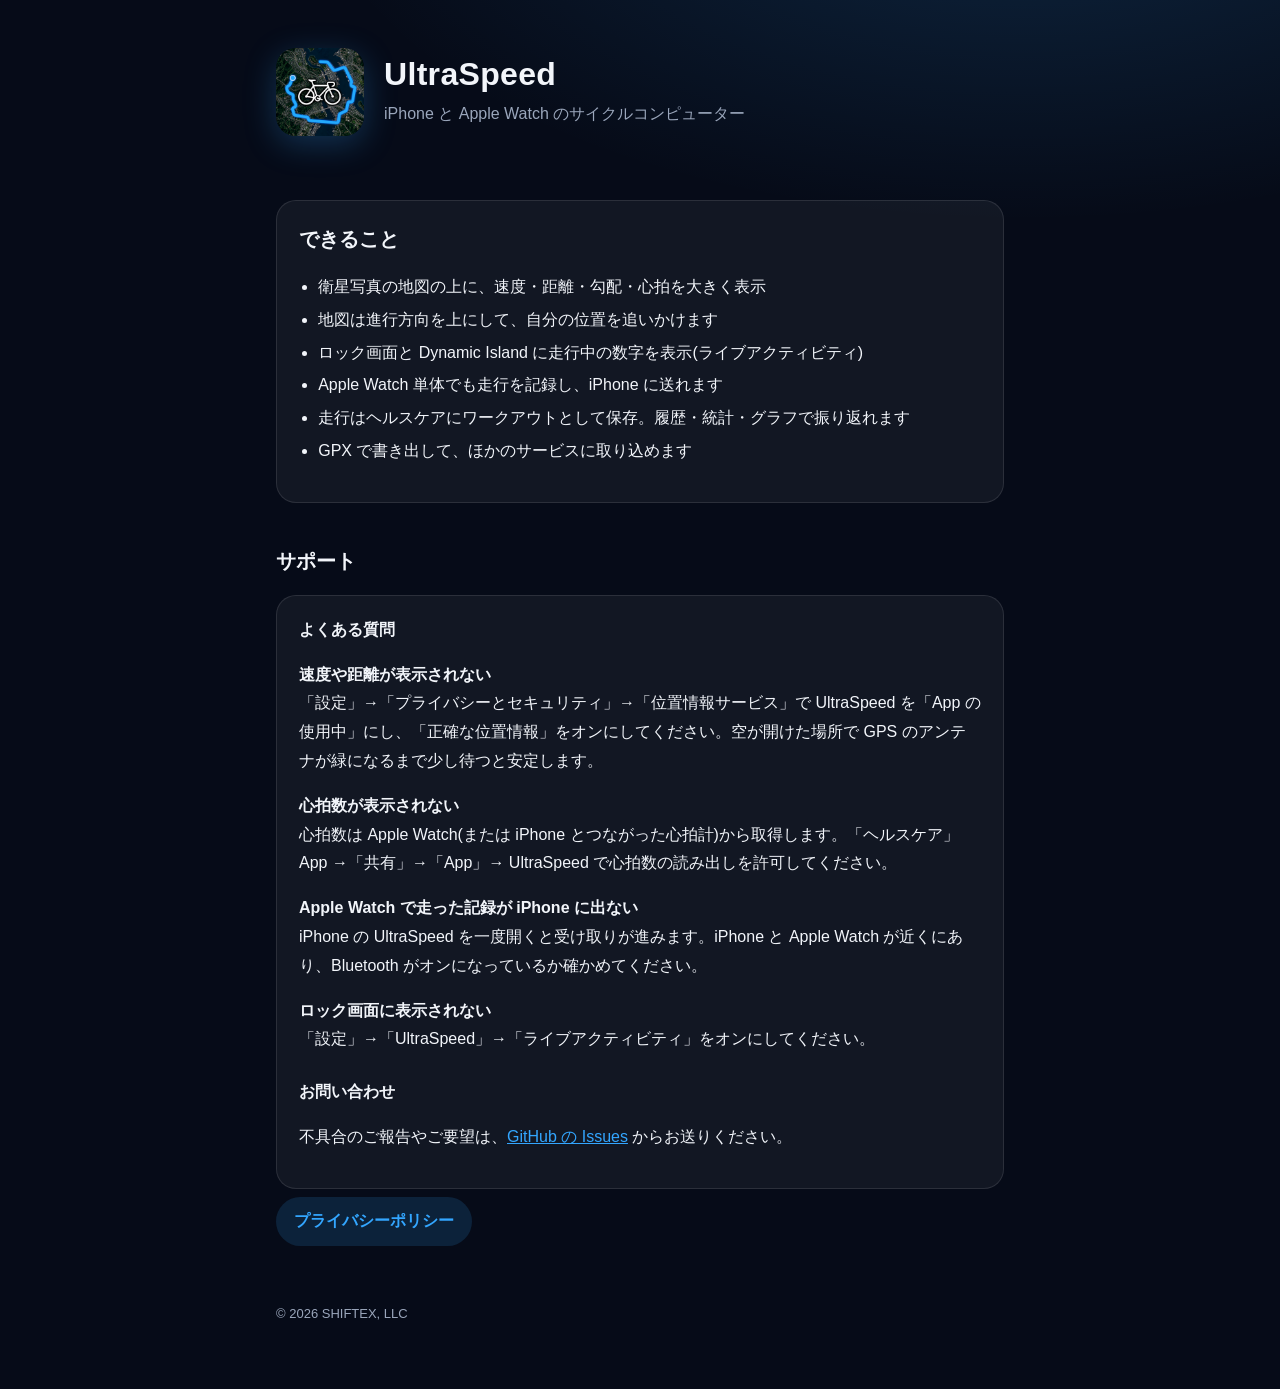
==== index.html @ c110d8ad "Add support and privacy pages Co-Authored-By: Claude Opus 5.5 <noreply@anthropic.com>" ====
<!doctype html>
<html lang="ja">
<head>
<meta charset="utf-8">
<meta name="viewport" content="width=device-width, initial-scale=1">
<title>UltraSpeed サポート</title>
<meta name="description" content="UltraSpeed は iPhone と Apple Watch で使えるサイクルコンピューターです。">
<link rel="icon" href="assets/icon.png">
<link rel="stylesheet" href="style.css">
</head>
<body>
<main>
  <header class="hero">
    <img src="assets/icon.png" alt="UltraSpeed のアイコン">
    <div>
      <h1>UltraSpeed</h1>
      <p class="tagline">iPhone と Apple Watch のサイクルコンピューター</p>
    </div>
  </header>

  <div class="shots" id="shots"></div>

  <section class="card">
    <h2 style="margin-top:0">できること</h2>
    <ul>
      <li>衛星写真の地図の上に、速度・距離・勾配・心拍を大きく表示</li>
      <li>地図は進行方向を上にして、自分の位置を追いかけます</li>
      <li>ロック画面と Dynamic Island に走行中の数字を表示(ライブアクティビティ)</li>
      <li>Apple Watch 単体でも走行を記録し、iPhone に送れます</li>
      <li>走行はヘルスケアにワークアウトとして保存。履歴・統計・グラフで振り返れます</li>
      <li>GPX で書き出して、ほかのサービスに取り込めます</li>
    </ul>
  </section>

  <h2>サポート</h2>
  <section class="card">
    <h3 style="margin-top:0">よくある質問</h3>
    <p><strong>速度や距離が表示されない</strong><br>
    「設定」→「プライバシーとセキュリティ」→「位置情報サービス」で UltraSpeed を「App の使用中」にし、「正確な位置情報」をオンにしてください。空が開けた場所で GPS のアンテナが緑になるまで少し待つと安定します。</p>
    <p><strong>心拍数が表示されない</strong><br>
    心拍数は Apple Watch(または iPhone とつながった心拍計)から取得します。「ヘルスケア」App →「共有」→「App」→ UltraSpeed で心拍数の読み出しを許可してください。</p>
    <p><strong>Apple Watch で走った記録が iPhone に出ない</strong><br>
    iPhone の UltraSpeed を一度開くと受け取りが進みます。iPhone と Apple Watch が近くにあり、Bluetooth がオンになっているか確かめてください。</p>
    <p><strong>ロック画面に表示されない</strong><br>
    「設定」→「UltraSpeed」→「ライブアクティビティ」をオンにしてください。</p>

    <h3>お問い合わせ</h3>
    <p>不具合のご報告やご要望は、<a href="https://github.com/SouY4/ultraspeed/issues">GitHub の Issues</a> からお送りください。</p>
  </section>

  <nav class="links">
    <a href="privacy.html">プライバシーポリシー</a>
  </nav>

  <footer>© 2026 SHIFTEX, LLC</footer>
</main>
<script>
  // Screenshots are optional; show only the ones that exist.
  ["01", "02", "03", "04", "05"].forEach(function (n) {
    var img = new Image();
    img.alt = "UltraSpeed の画面";
    img.loading = "lazy";
    img.onload = function () { document.getElementById("shots").appendChild(img); };
    img.src = "assets/shot-" + n + ".jpg";
  });
</script>
</body>
</html>
---- style.css ----
:root {
  --bg: #060b18;
  --panel: rgba(255, 255, 255, 0.05);
  --line: rgba(255, 255, 255, 0.10);
  --text: #f2f5fa;
  --muted: #9aa6bb;
  --accent: #33a6ff;
}
* { box-sizing: border-box; }
html { -webkit-text-size-adjust: 100%; }
body {
  margin: 0;
  background: radial-gradient(1200px 600px at 80% -10%, rgba(51, 166, 255, 0.18), transparent 60%), var(--bg);
  color: var(--text);
  font-family: -apple-system, BlinkMacSystemFont, "Hiragino Sans", "Hiragino Kaku Gothic ProN", "Noto Sans JP", sans-serif;
  line-height: 1.8;
}
main { max-width: 760px; margin: 0 auto; padding: 48px 16px 64px; }
a { color: var(--accent); }
header.hero { display: flex; align-items: center; gap: 20px; margin-bottom: 32px; }
header.hero img { width: 88px; height: 88px; border-radius: 20px; box-shadow: 0 8px 32px rgba(51, 166, 255, 0.25); }
h1 { font-size: 32px; line-height: 1.2; margin: 0; letter-spacing: 0.01em; }
.tagline { color: var(--muted); margin: 6px 0 0; }
h2 { font-size: 20px; margin: 40px 0 12px; }
h3 { font-size: 16px; margin: 24px 0 6px; }
section.card { background: var(--panel); border: 1px solid var(--line); border-radius: 20px; padding: 20px 22px; margin-top: 16px; }
ul { padding-left: 1.2em; }
li { margin: 4px 0; }
.shots { display: flex; gap: 12px; overflow-x: auto; padding: 4px 0 12px; scroll-snap-type: x mandatory; }
.shots img { height: 420px; border-radius: 24px; border: 1px solid var(--line); scroll-snap-align: start; }
nav.links { display: flex; flex-wrap: wrap; gap: 12px; margin-top: 8px; }
nav.links a { display: inline-block; padding: 10px 18px; border-radius: 999px; background: rgba(51, 166, 255, 0.15); text-decoration: none; font-weight: 600; }
footer { margin-top: 56px; color: var(--muted); font-size: 13px; }
.muted { color: var(--muted); }
@media (max-width: 480px) {
  h1 { font-size: 26px; }
  header.hero img { width: 72px; height: 72px; }
  .shots img { height: 340px; }
}
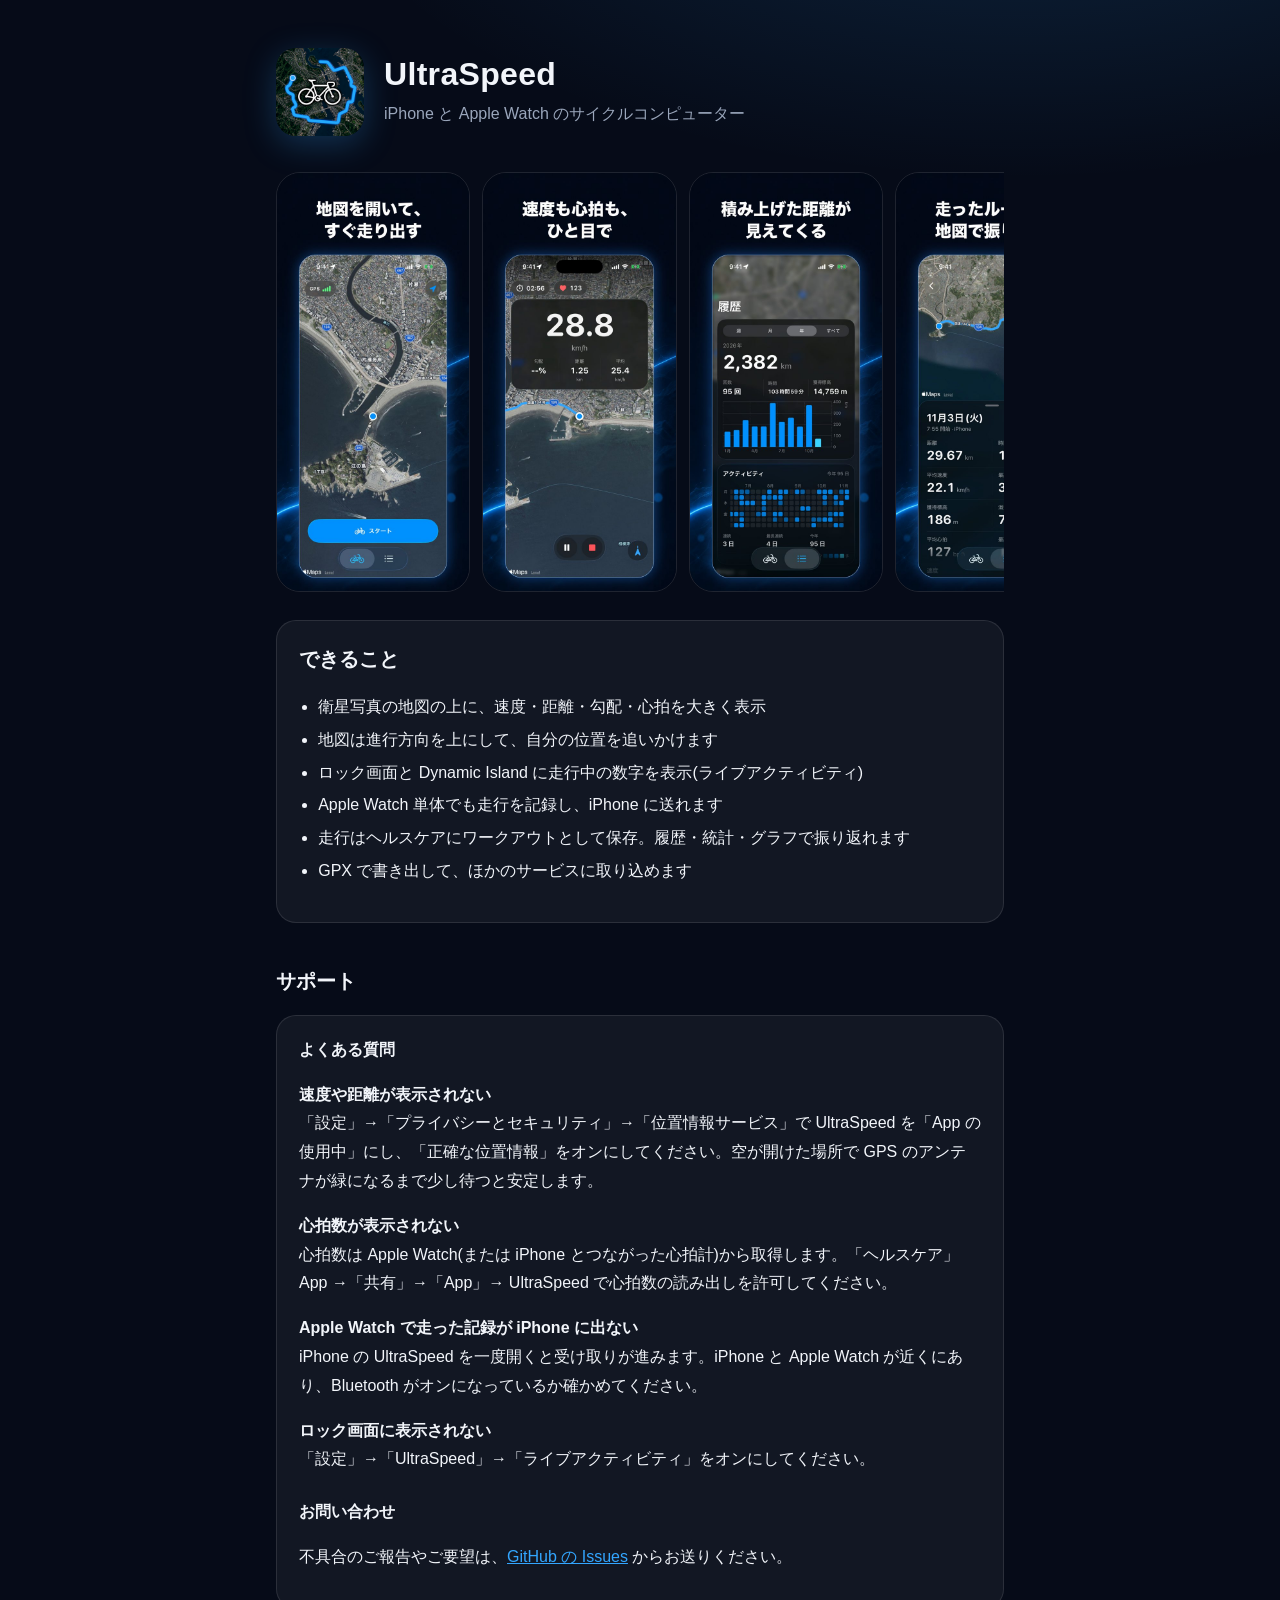
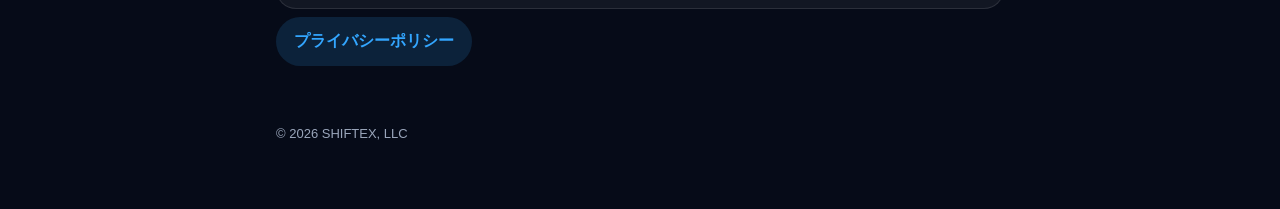
==== commit de349431: "Show the screenshots directly Co-Authored-By: Claude Opus 5.5 <noreply@anthropic.com>" ====
--- a/index.html
+++ b/index.html
@@ -18,7 +18,13 @@
     </div>
   </header>
 
-  <div class="shots" id="shots"></div>
+  <div class="shots">
+    <img src="assets/shot-01.jpg" alt="UltraSpeed の画面 1">
+    <img src="assets/shot-02.jpg" alt="UltraSpeed の画面 2">
+    <img src="assets/shot-03.jpg" alt="UltraSpeed の画面 3">
+    <img src="assets/shot-04.jpg" alt="UltraSpeed の画面 4">
+    <img src="assets/shot-05.jpg" alt="UltraSpeed の画面 5">
+  </div>
 
   <section class="card">
     <h2 style="margin-top:0">できること</h2>
@@ -54,15 +60,5 @@
 
   <footer>© 2026 SHIFTEX, LLC</footer>
 </main>
-<script>
-  // Screenshots are optional; show only the ones that exist.
-  ["01", "02", "03", "04", "05"].forEach(function (n) {
-    var img = new Image();
-    img.alt = "UltraSpeed の画面";
-    img.loading = "lazy";
-    img.onload = function () { document.getElementById("shots").appendChild(img); };
-    img.src = "assets/shot-" + n + ".jpg";
-  });
-</script>
 </body>
 </html>
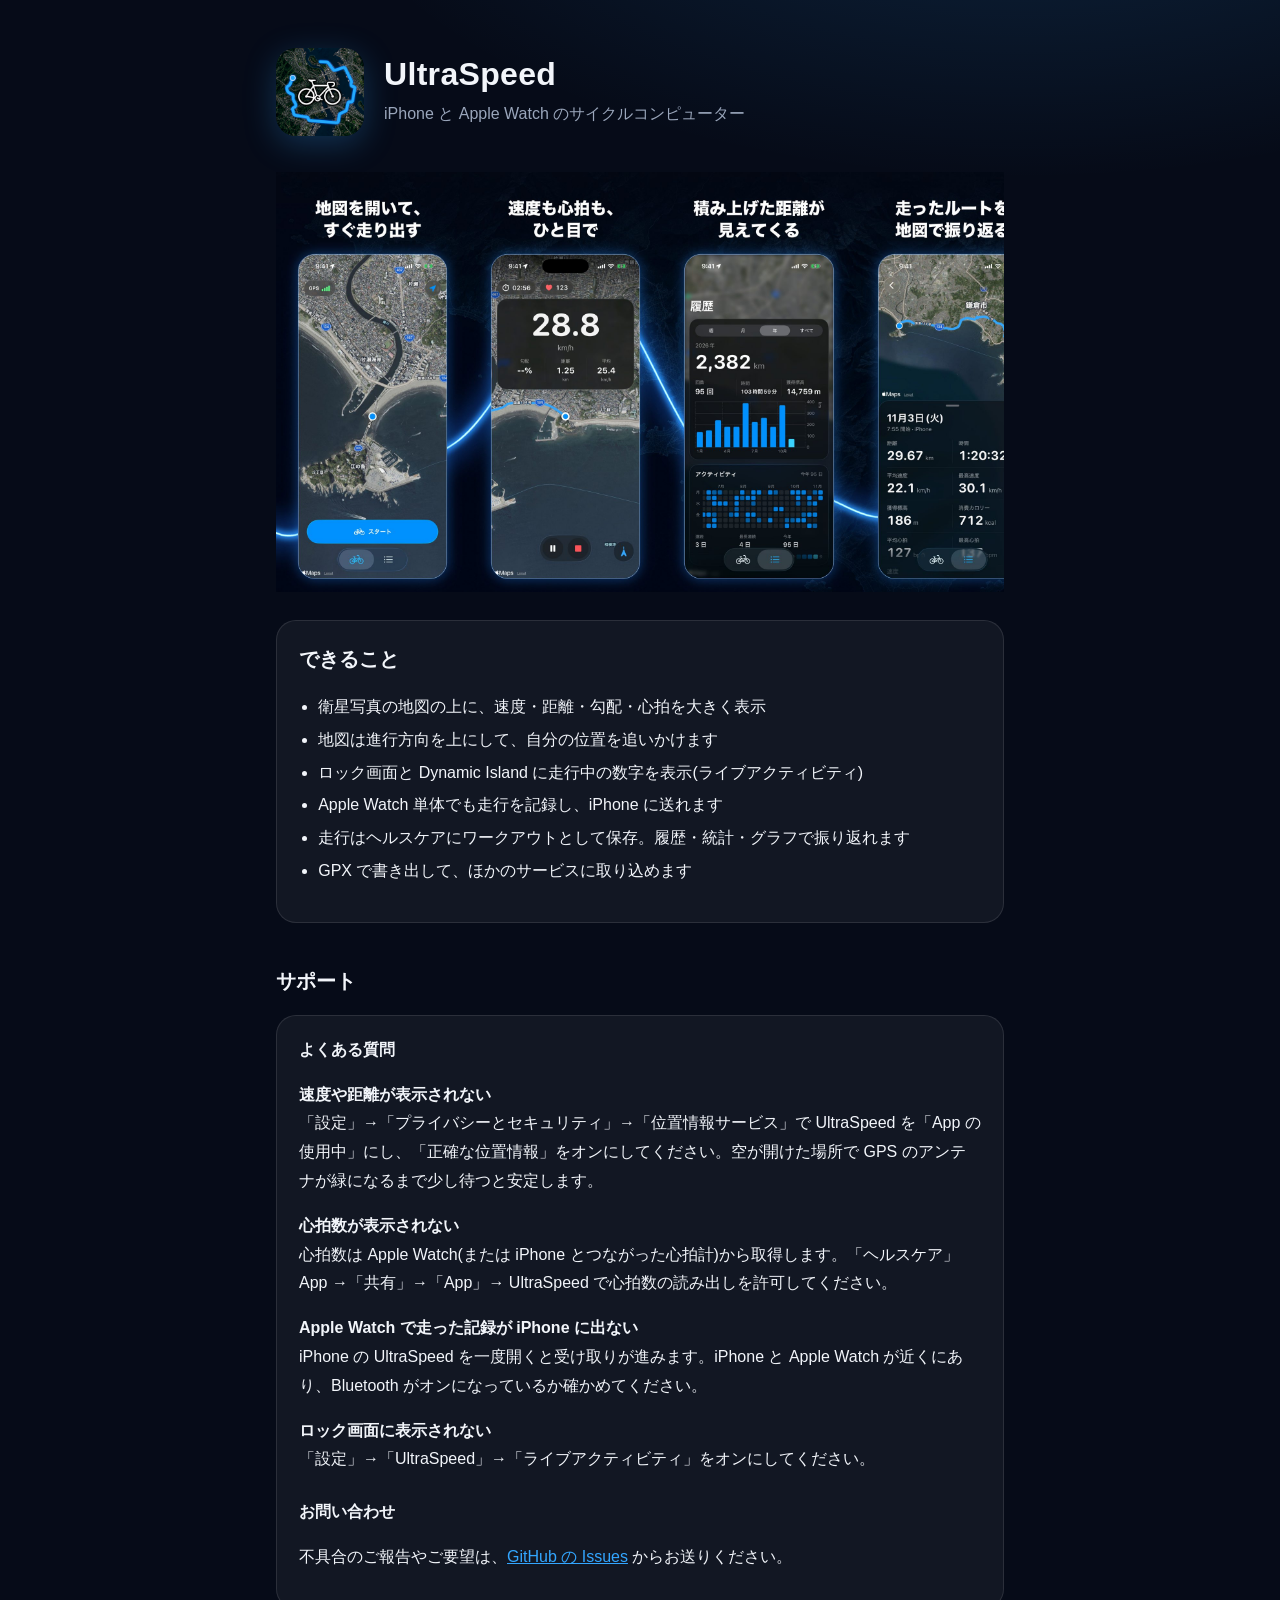
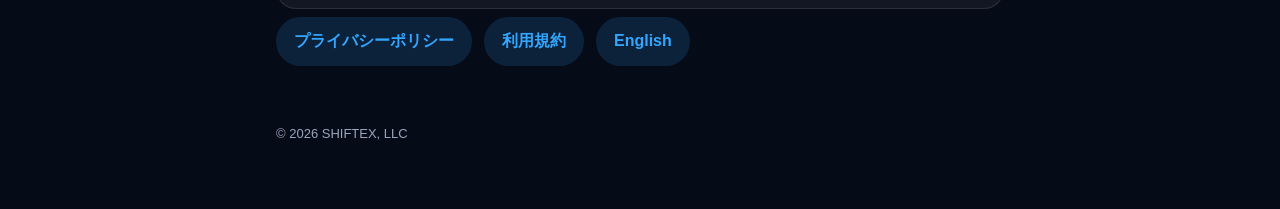
==== commit 68d2e988: "Add English pages and terms of use, expand privacy policy Co-Authored-By: Claude Opus 5.5 <noreply@a" ====
--- a/index.html
+++ b/index.html
@@ -56,6 +56,8 @@
 
   <nav class="links">
     <a href="privacy.html">プライバシーポリシー</a>
+    <a href="terms.html">利用規約</a>
+    <a href="en/" hreflang="en">English</a>
   </nav>
 
   <footer>© 2026 SHIFTEX, LLC</footer>
--- a/style.css
+++ b/style.css
@@ -26,8 +26,8 @@
 section.card { background: var(--panel); border: 1px solid var(--line); border-radius: 20px; padding: 20px 22px; margin-top: 16px; }
 ul { padding-left: 1.2em; }
 li { margin: 4px 0; }
-.shots { display: flex; gap: 12px; overflow-x: auto; padding: 4px 0 12px; scroll-snap-type: x mandatory; }
-.shots img { height: 420px; border-radius: 24px; border: 1px solid var(--line); scroll-snap-align: start; }
+.shots { display: flex; gap: 0; overflow-x: auto; padding: 4px 0 12px; scroll-snap-type: x mandatory; }
+.shots img { height: 420px; scroll-snap-align: start; }
 nav.links { display: flex; flex-wrap: wrap; gap: 12px; margin-top: 8px; }
 nav.links a { display: inline-block; padding: 10px 18px; border-radius: 999px; background: rgba(51, 166, 255, 0.15); text-decoration: none; font-weight: 600; }
 footer { margin-top: 56px; color: var(--muted); font-size: 13px; }
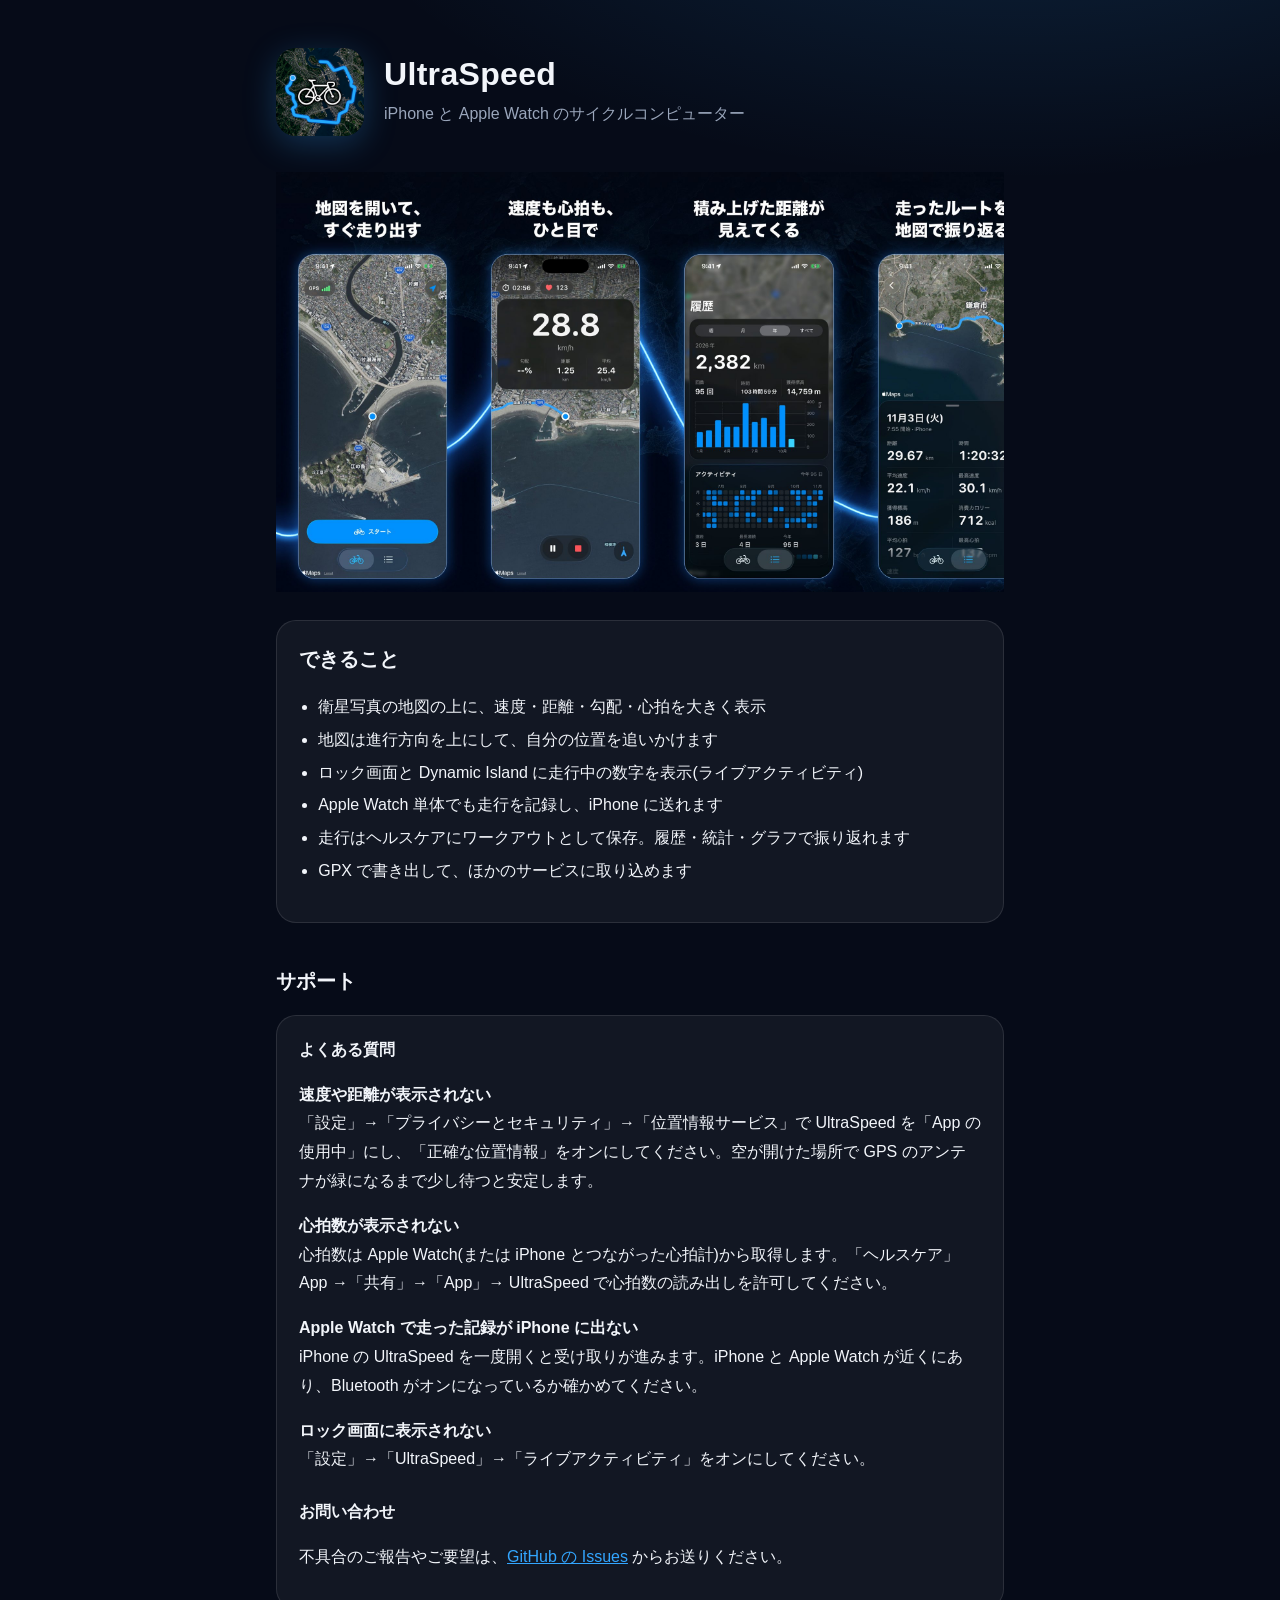
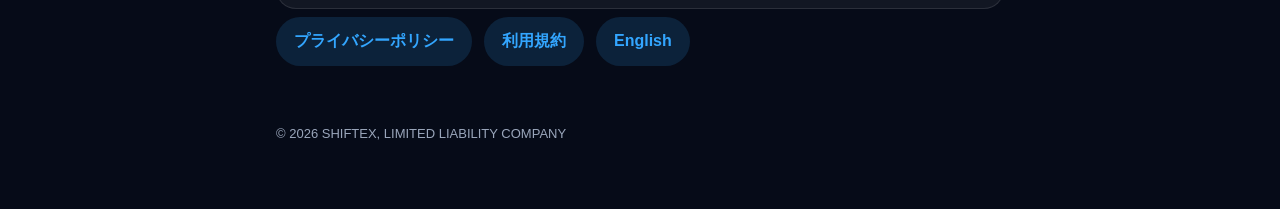
==== commit 22023ace: "Use the registered English company name Co-Authored-By: Claude Opus 5.5 <noreply@anthropic.com>" ====
--- a/index.html
+++ b/index.html
@@ -60,7 +60,7 @@
     <a href="en/" hreflang="en">English</a>
   </nav>
 
-  <footer>© 2026 SHIFTEX, LLC</footer>
+  <footer>© 2026 SHIFTEX, LIMITED LIABILITY COMPANY</footer>
 </main>
 </body>
 </html>
